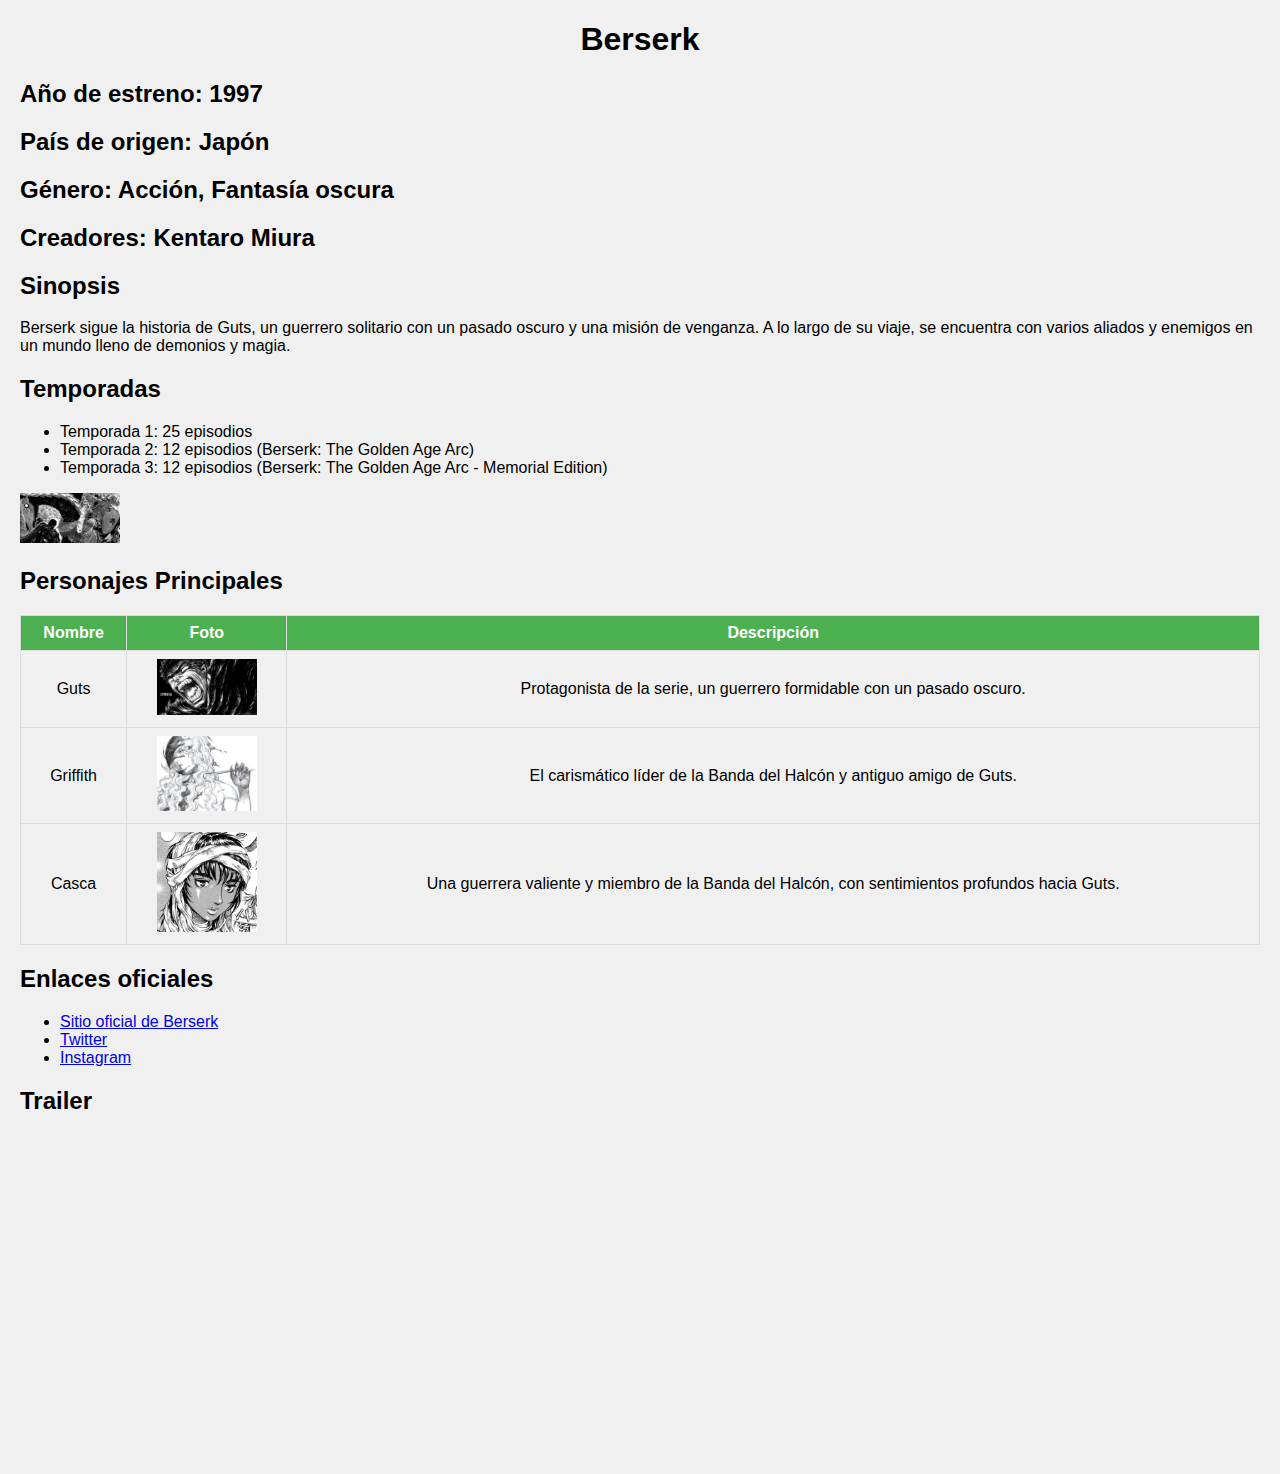
==== index.html @ 03603b06 "Agregar VIDEO" ====
<!DOCTYPE html>
<html lang="es">
<head>
    <meta charset="UTF-8">
    <meta name="viewport" content="width=device-width, initial-scale=1.0">
    <title>Berserk</title>
    <style>
        body {
            font-family: Arial, sans-serif;
            background-color: #f0f0f0;
            margin: 20px;
        }
        h1 {
            text-align: center;
        }
        table {
            width: 100%;
            border-collapse: collapse;
            margin-top: 20px;
        }
        th, td {
            border: 1px solid #ddd;
            padding: 8px;
            text-align: center;
        }
        th {
            background-color: #4CAF50;
            color: white;
        }
        img {
            max-width: 100px;
        }
    </style>
</head>
<body>
    <h1>Berserk</h1>
    <h2>Año de estreno: 1997</h2>
    <h2>País de origen: Japón</h2>
    <h2>Género: Acción, Fantasía oscura</h2>
    <h2>Creadores: Kentaro Miura</h2>

    <h2>Sinopsis</h2>
    <p>Berserk sigue la historia de Guts, un guerrero solitario con un pasado oscuro y una misión de venganza. A lo largo de su viaje, se encuentra con varios aliados y enemigos en un mundo lleno de demonios y magia.</p>

    <h2>Temporadas</h2>
    <ul>
        <li>Temporada 1: 25 episodios</li>
        <li>Temporada 2: 12 episodios (Berserk: The Golden Age Arc)</li>
        <li>Temporada 3: 12 episodios (Berserk: The Golden Age Arc - Memorial Edition)</li>
    </ul>


    <img src="poster.jpg" alt="Póster de Berserk">

    <h2>Personajes Principales</h2>
    <table>
        <tr>
            <th>Nombre</th>
            <th>Foto</th>
            <th>Descripción</th>
        </tr>
        <tr>
            <td>Guts</td>
            <td><img src="guts.jpg" alt="guts"></td>
            <td>Protagonista de la serie, un guerrero formidable con un pasado oscuro.</td>
        </tr>
        <tr>
            <td>Griffith</td>
            <td><img src="griffith.jpg" alt="Griffith"></td>
            <td>El carismático líder de la Banda del Halcón y antiguo amigo de Guts.</td>
        </tr>
        <tr>
            <td>Casca</td>
            <td><img src="casca.jpg" alt="Casca"></td>
            <td>Una guerrera valiente y miembro de la Banda del Halcón, con sentimientos profundos hacia Guts.</td>
        </tr>
    </table>

    <h2>Enlaces oficiales</h2>
    <ul>
        <li><a href="https://www.berserk.com/" target="_blank">Sitio oficial de Berserk</a></li>
        <li><a href="https://twitter.com/BerserkProject" target="_blank">Twitter</a></li>
        <li><a href="https://www.instagram.com/berserk_official/" target="_blank">Instagram</a></li>
    </ul>

    <h2>Trailer</h2>
    <iframe width="560" height="315" src="https://www.youtube.com/watch?v=H6dkuEdzaFY" title="Trailer de Berserk" frameborder="0" allowfullscreen></iframe>
</body>
</html>
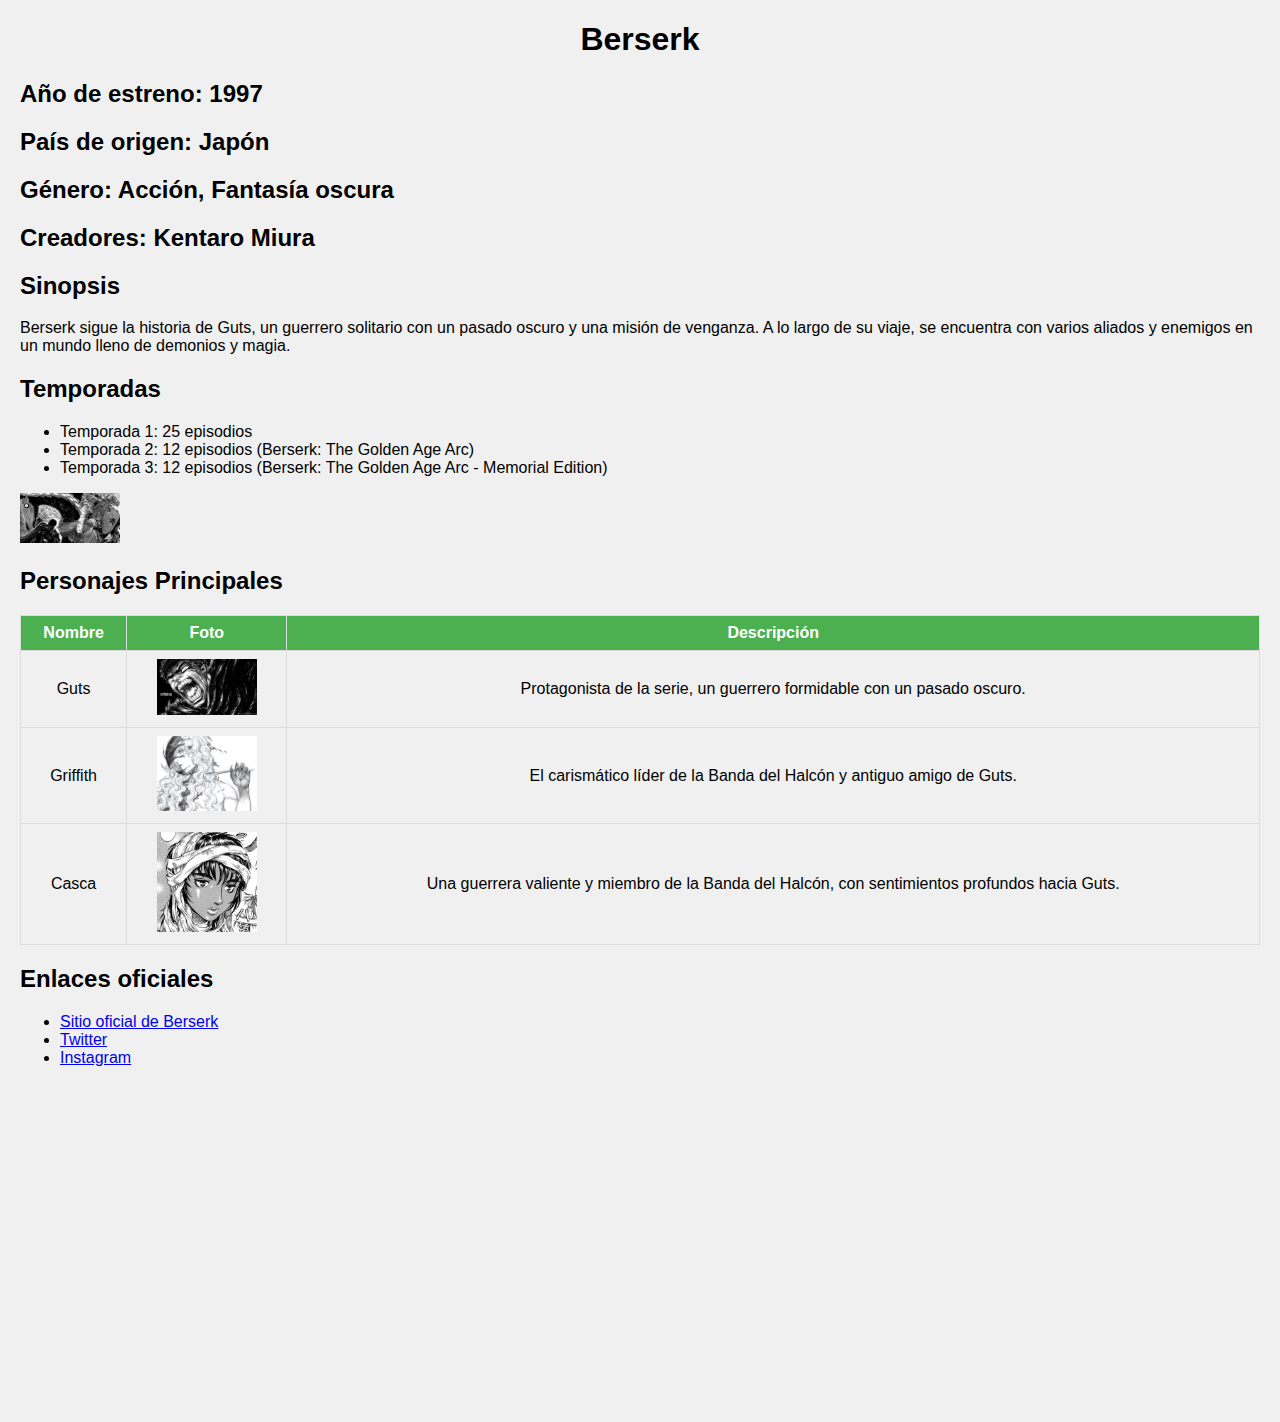
==== commit 9a53adeb: "Agregar VIDEO" ====
--- a/index.html
+++ b/index.html
@@ -83,7 +83,6 @@
         <li><a href="https://www.instagram.com/berserk_official/" target="_blank">Instagram</a></li>
     </ul>
 
-    <h2>Trailer</h2>
-    <iframe width="560" height="315" src="https://www.youtube.com/watch?v=H6dkuEdzaFY" title="Trailer de Berserk" frameborder="0" allowfullscreen></iframe>
+    <iframe width="560" height="315" src="https://www.youtube.com/embed/H6dkuEdzaFY?si=RcexfvoguGX9Zacb" title="YouTube video player" frameborder="0" allow="accelerometer; autoplay; clipboard-write; encrypted-media; gyroscope; picture-in-picture; web-share" referrerpolicy="strict-origin-when-cross-origin" allowfullscreen></iframe>
 </body>
 </html>
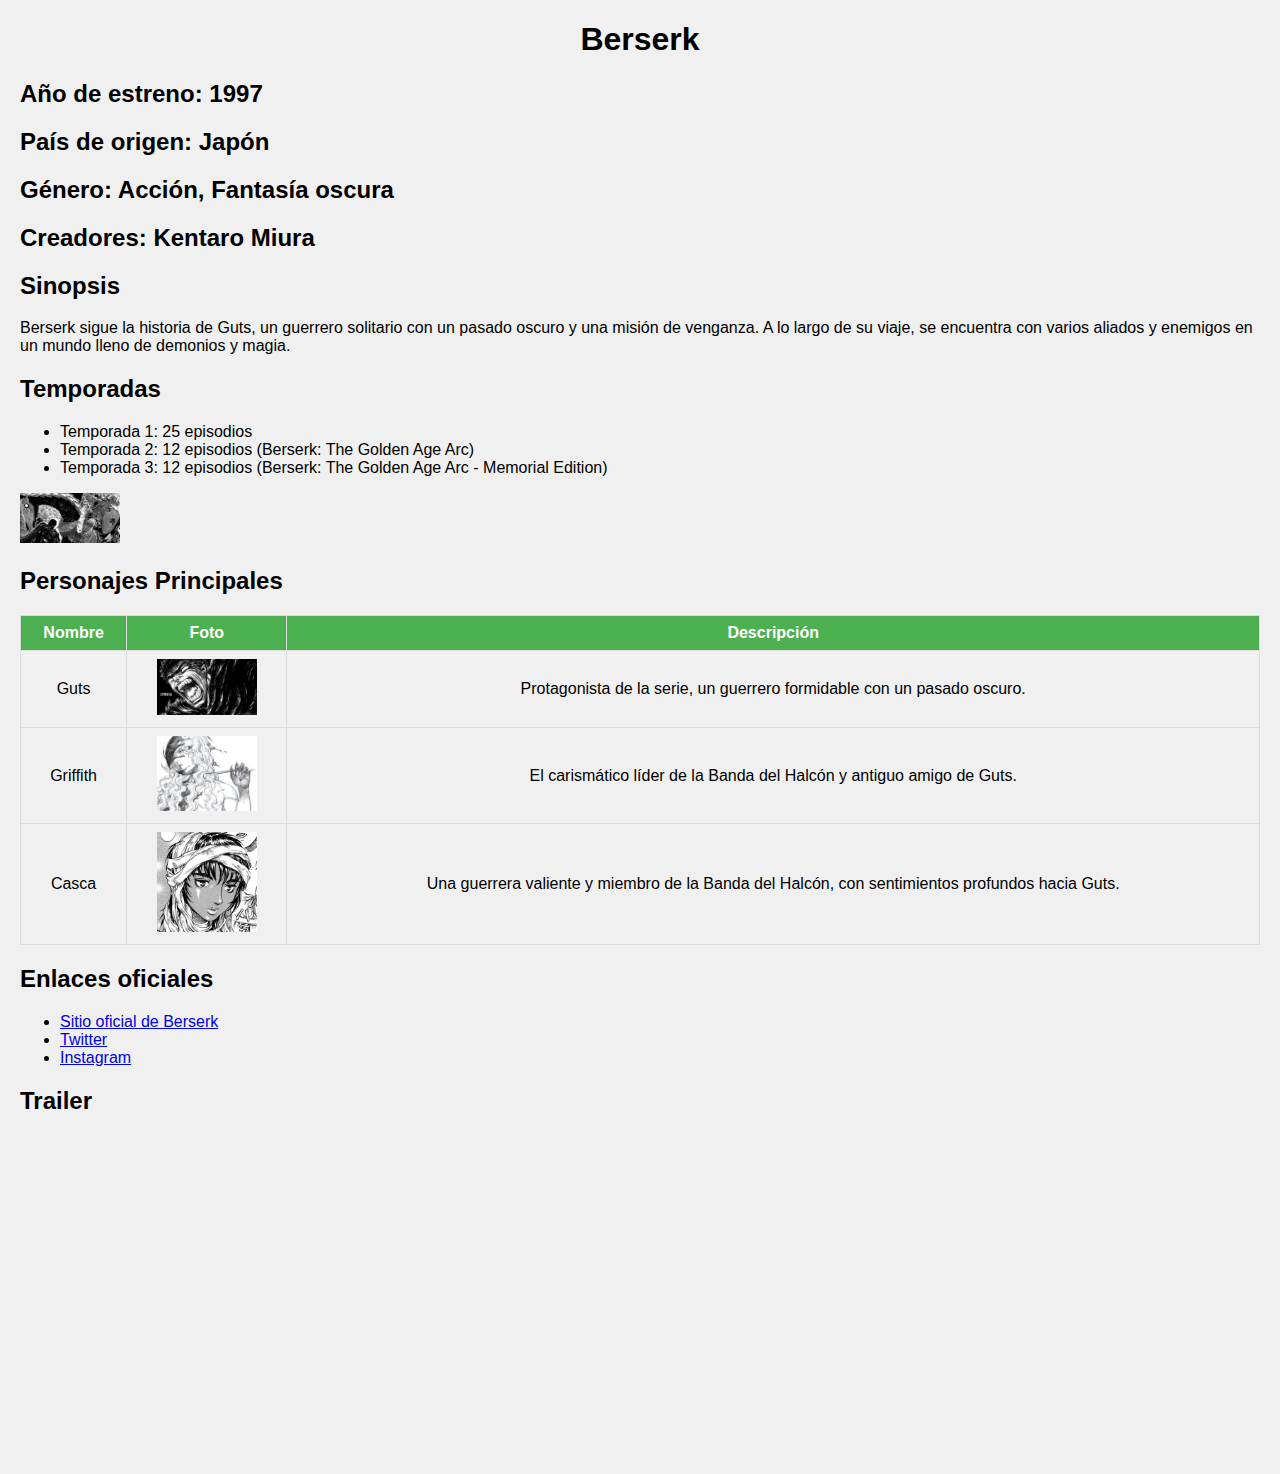
==== commit 49c52274: "Actualizar iframe del trailer" ====
--- a/index.html
+++ b/index.html
@@ -83,6 +83,8 @@
         <li><a href="https://www.instagram.com/berserk_official/" target="_blank">Instagram</a></li>
     </ul>
 
-    <iframe width="560" height="315" src="https://www.youtube.com/embed/H6dkuEdzaFY?si=RcexfvoguGX9Zacb" title="YouTube video player" frameborder="0" allow="accelerometer; autoplay; clipboard-write; encrypted-media; gyroscope; picture-in-picture; web-share" referrerpolicy="strict-origin-when-cross-origin" allowfullscreen></iframe>
+    <h2>Trailer</h2>
+<iframe width="560" height="315" src="https://www.youtube.com/embed/H6dkuEdzaFY" title="Berserk Trailer" frameborder="0" allowfullscreen></iframe>
+
 </body>
 </html>
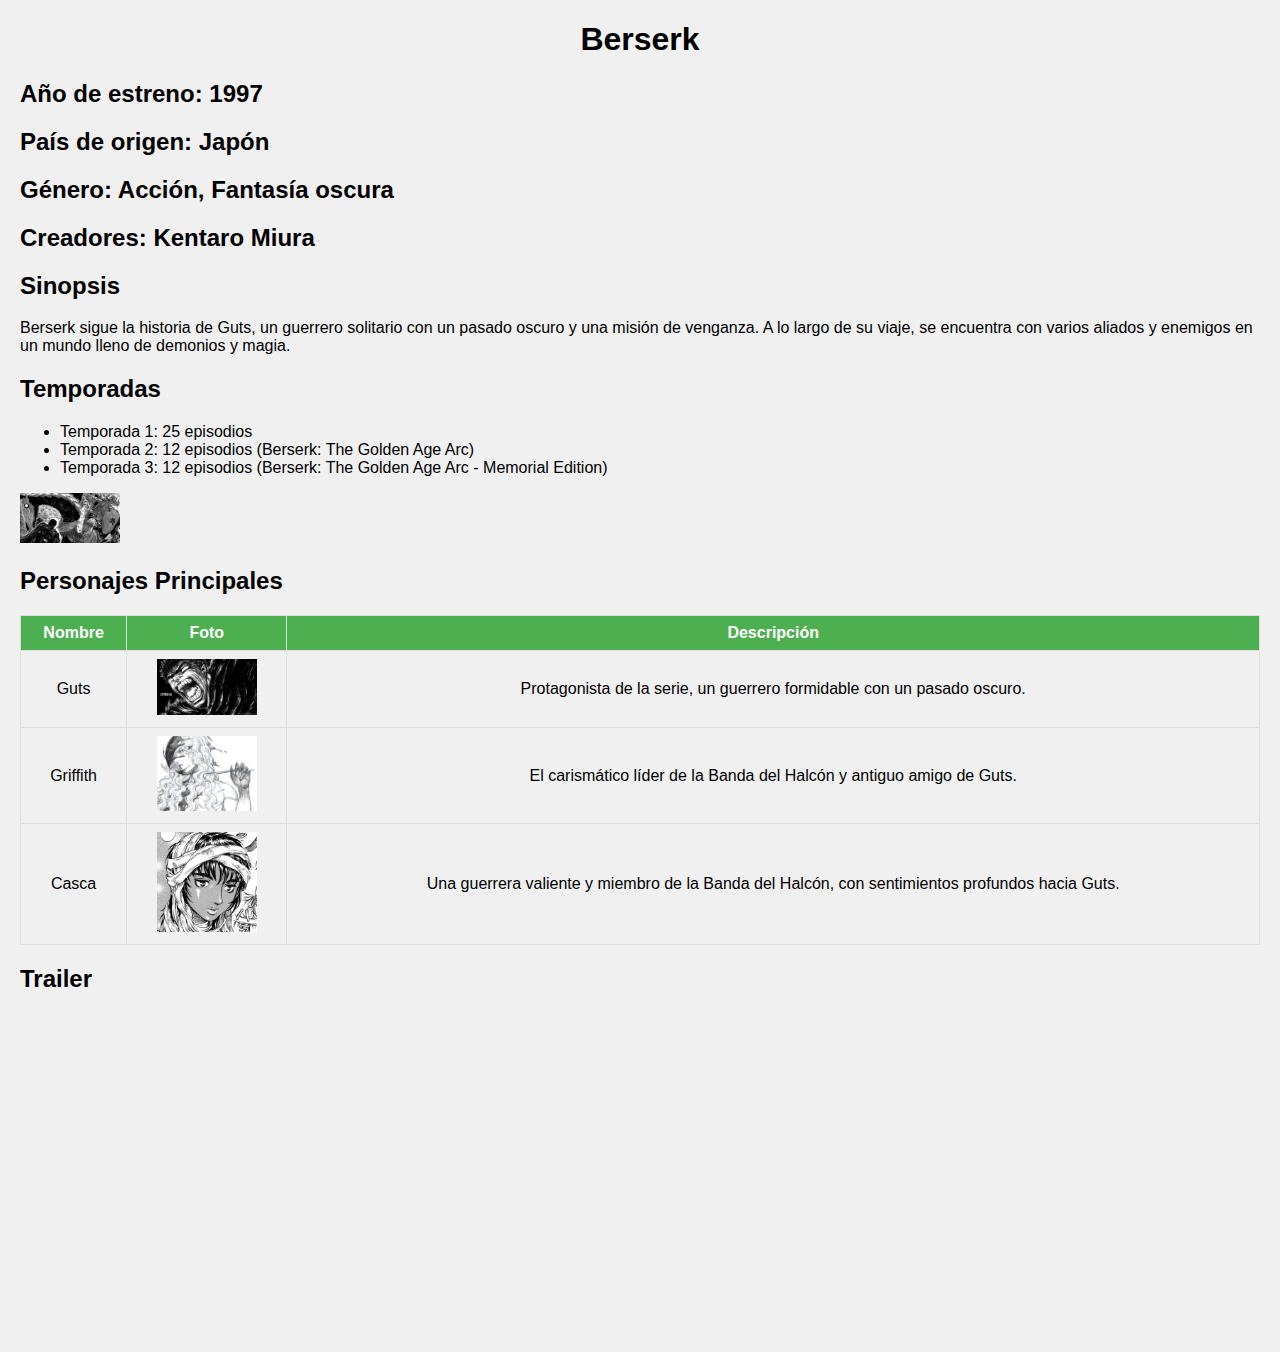
==== commit 15481b09: "Actualizar iframe del trailer" ====
--- a/index.html
+++ b/index.html
@@ -76,12 +76,7 @@
         </tr>
     </table>
 
-    <h2>Enlaces oficiales</h2>
-    <ul>
-        <li><a href="https://www.berserk.com/" target="_blank">Sitio oficial de Berserk</a></li>
-        <li><a href="https://twitter.com/BerserkProject" target="_blank">Twitter</a></li>
-        <li><a href="https://www.instagram.com/berserk_official/" target="_blank">Instagram</a></li>
-    </ul>
+   
 
     <h2>Trailer</h2>
 <iframe width="560" height="315" src="https://www.youtube.com/embed/H6dkuEdzaFY" title="Berserk Trailer" frameborder="0" allowfullscreen></iframe>
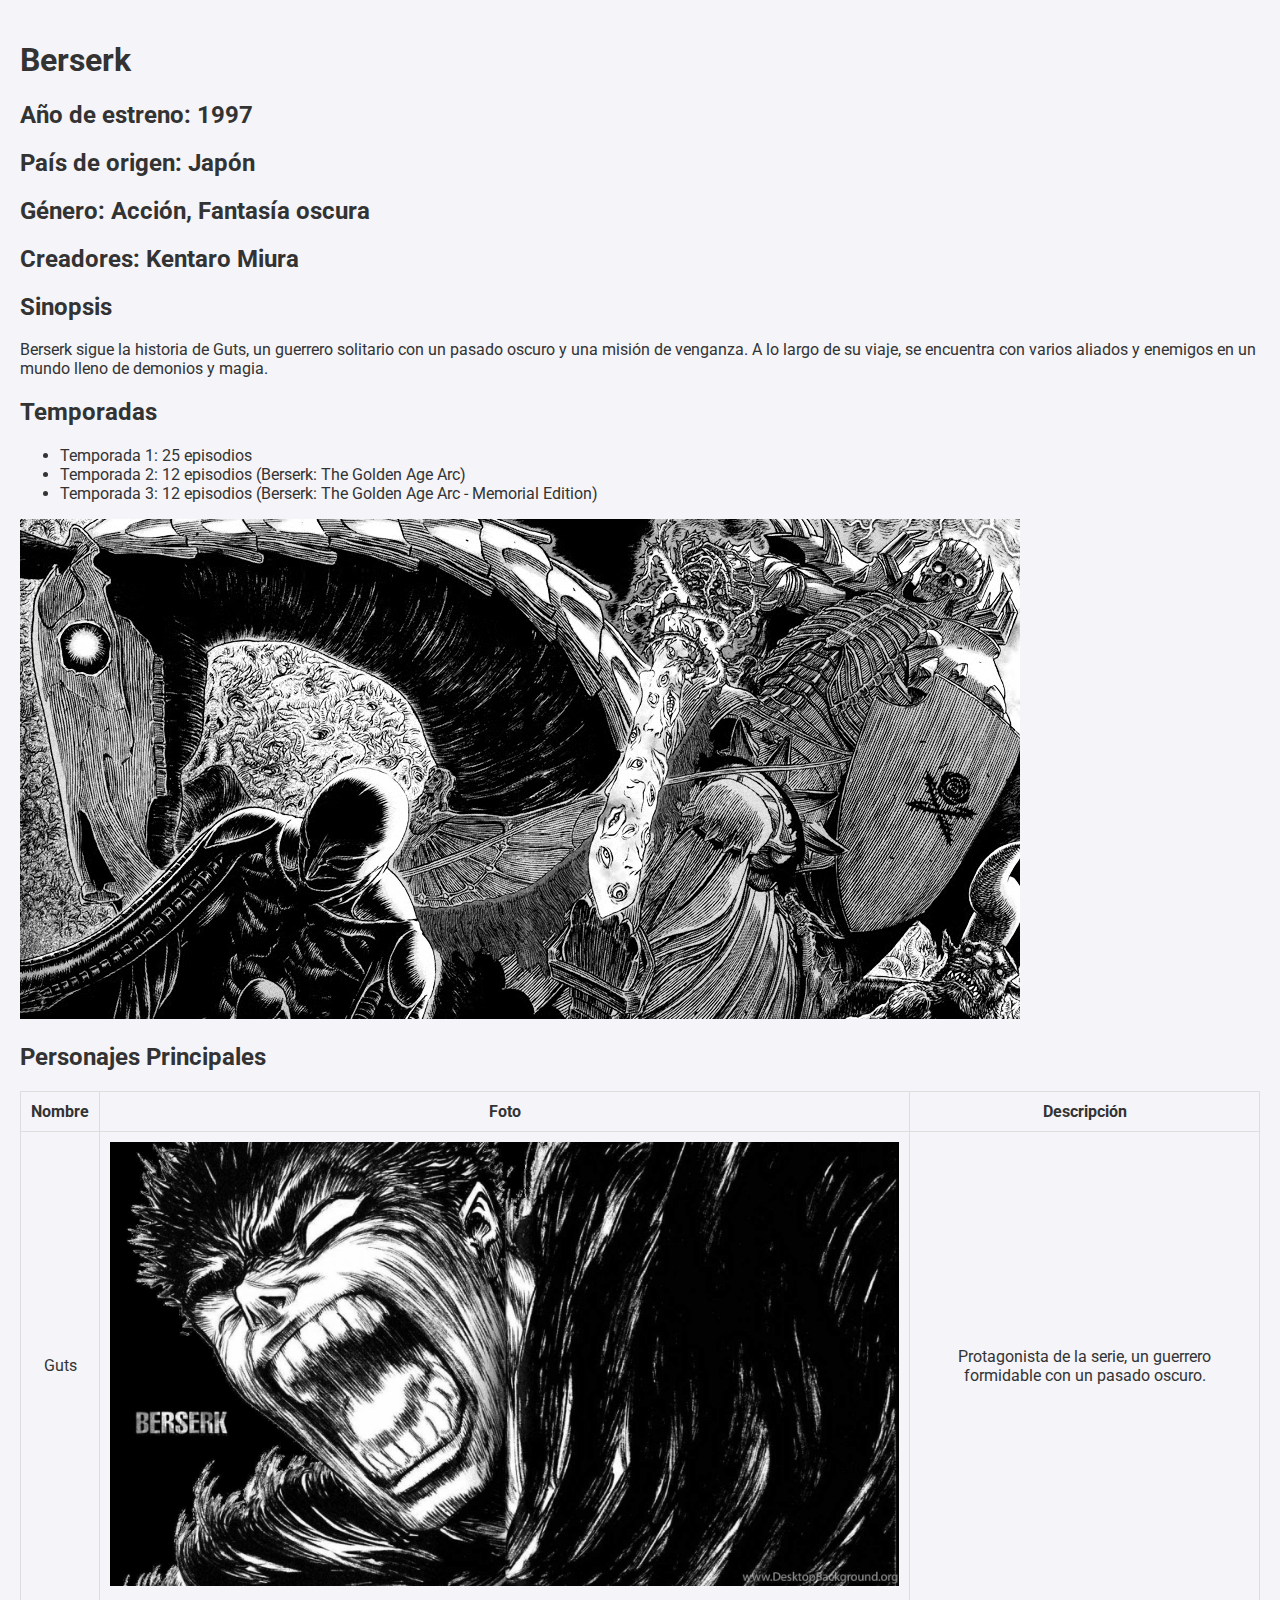
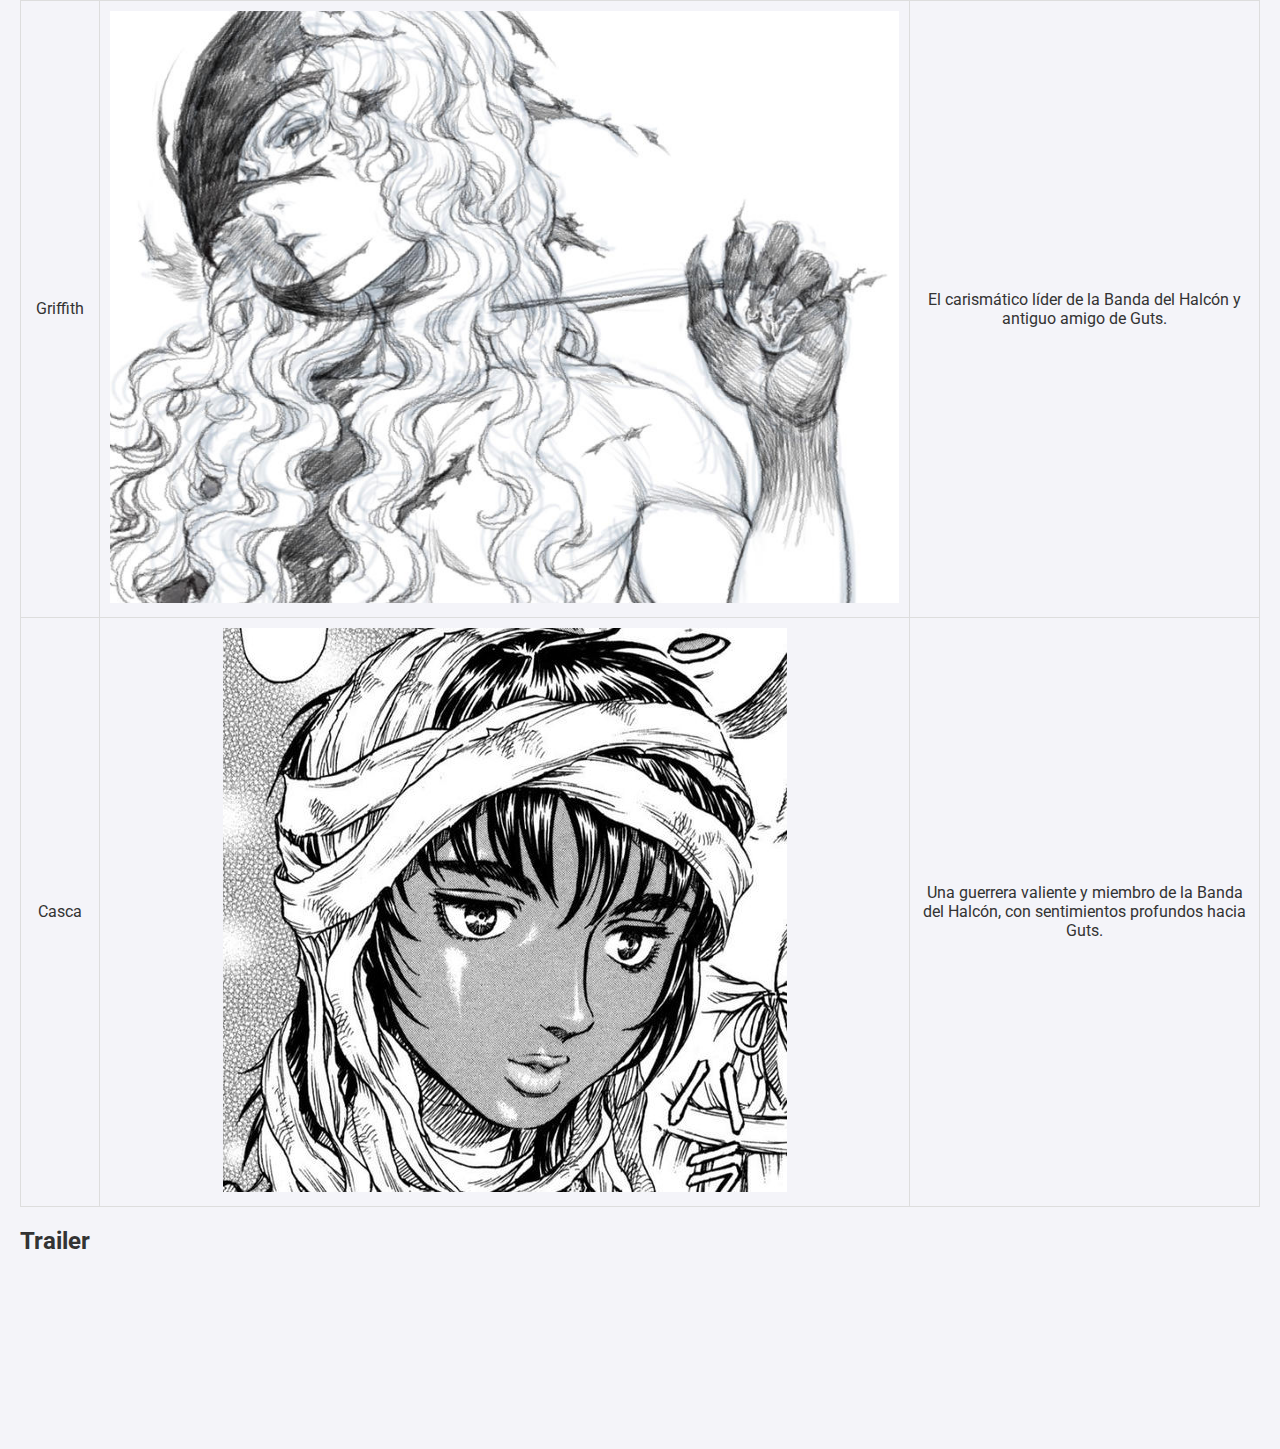
==== commit 26166a28: "Agregar css" ====
--- a/index.html
+++ b/index.html
@@ -4,33 +4,15 @@
     <meta charset="UTF-8">
     <meta name="viewport" content="width=device-width, initial-scale=1.0">
     <title>Berserk</title>
-    <style>
-        body {
-            font-family: Arial, sans-serif;
-            background-color: #f0f0f0;
-            margin: 20px;
-        }
-        h1 {
-            text-align: center;
-        }
-        table {
-            width: 100%;
-            border-collapse: collapse;
-            margin-top: 20px;
-        }
-        th, td {
-            border: 1px solid #ddd;
-            padding: 8px;
-            text-align: center;
-        }
-        th {
-            background-color: #4CAF50;
-            color: white;
-        }
-        img {
-            max-width: 100px;
-        }
-    </style>
+
+    <!-- Enlace a Google Fonts -->
+    <link href="https://fonts.googleapis.com/css2?family=Roboto:wght@400;700&display=swap" rel="stylesheet">
+
+    <!-- Enlace a la hoja de estilos externa -->
+    <link rel="stylesheet" href="styles.css">
+    
+    <!-- Meta descripción -->
+    <meta name="description" content="Berserk sigue la historia de Guts, un guerrero solitario con un pasado oscuro y una misión de venganza. A lo largo de su viaje, se encuentra con varios aliados y enemigos en un mundo lleno de demonios y magia.">
 </head>
 <body>
     <h1>Berserk</h1>
@@ -49,8 +31,7 @@
         <li>Temporada 3: 12 episodios (Berserk: The Golden Age Arc - Memorial Edition)</li>
     </ul>
 
-
-    <img src="poster.jpg" alt="Póster de Berserk">
+    <img src="imag/poster.jpg" alt="Póster de Berserk">
 
     <h2>Personajes Principales</h2>
     <table>
@@ -61,25 +42,23 @@
         </tr>
         <tr>
             <td>Guts</td>
-            <td><img src="guts.jpg" alt="guts"></td>
+            <td><img src="imag/guts.jpg" alt="guts"></td>
             <td>Protagonista de la serie, un guerrero formidable con un pasado oscuro.</td>
         </tr>
         <tr>
             <td>Griffith</td>
-            <td><img src="griffith.jpg" alt="Griffith"></td>
+            <td><img src="imag/griffith.jpg" alt="Griffith"></td>
             <td>El carismático líder de la Banda del Halcón y antiguo amigo de Guts.</td>
         </tr>
         <tr>
             <td>Casca</td>
-            <td><img src="casca.jpg" alt="Casca"></td>
+            <td><img src="imag/casca.jpg" alt="Casca"></td>
             <td>Una guerrera valiente y miembro de la Banda del Halcón, con sentimientos profundos hacia Guts.</td>
         </tr>
     </table>
 
-   
-
     <h2>Trailer</h2>
-<iframe width="560" height="315" src="https://www.youtube.com/embed/H6dkuEdzaFY" title="Berserk Trailer" frameborder="0" allowfullscreen></iframe>
+    <iframe width="560" height="315" src="https://www.youtube.com/embed/IXL5r3n862U?si=vDdTY1bApxIyQb6Y" title="YouTube video player" frameborder="0" allow="accelerometer; autoplay; clipboard-write; encrypted-media; gyroscope; picture-in-picture; web-share" referrerpolicy="strict-origin-when-cross-origin" allowfullscreen></iframe>
 
 </body>
 </html>
--- a/styles.css
+++ b/styles.css
@@ -0,0 +1,86 @@
+/* Variables CSS */
+:root {
+    --main-bg-color: #f4f4f9;
+    --main-font-color: #333;
+    --highlight-color: #4CAF50;
+}
+
+/* Estilos del body */
+body {
+    font-size: 16px; /* Tamaño de letra */
+    font-family: 'Roboto', sans-serif; /* Fuente de Google Fonts */
+    background-color: var(--main-bg-color); /* Color de fondo */
+    color: var(--main-font-color); /* Color de letra */
+    margin: 0;
+    padding: 20px;
+}
+
+/* Enlaces */
+a {
+    color: var(--main-font-color); /* Color de letra para enlaces */
+    text-decoration: none;
+}
+
+a:hover {
+    color: var(--highlight-color); /* Color de letra en estado hover */
+}
+
+/* Imágenes e iframe */
+img, iframe {
+    max-width: 100%; /* Responsivas */
+    height: auto;
+}
+
+/* Tablas */
+table {
+    width: 100%; /* Tabla adaptada al contenedor */
+    border-collapse: collapse;
+}
+
+th, td {
+    padding: 10px;
+    border: 1px solid #ddd;
+    text-align: center;
+}
+
+/* Clases utilitarias */
+.text-center {
+    text-align: center;
+}
+
+.text-right {
+    text-align: right;
+}
+
+.text-left {
+    text-align: left;
+}
+
+.mt-10 {
+    margin-top: 10px;
+}
+
+.mb-10 {
+    margin-bottom: 10px;
+}
+
+.p-10 {
+    padding: 10px;
+}
+
+.bg-light {
+    background-color: #f8f9fa;
+}
+
+.bg-dark {
+    background-color: #343a40;
+    color: white;
+}
+
+.rounded {
+    border-radius: 5px;
+}
+
+.shadow {
+    box-shadow: 0 4px 6px rgba(0, 0, 0, 0.1);
+}
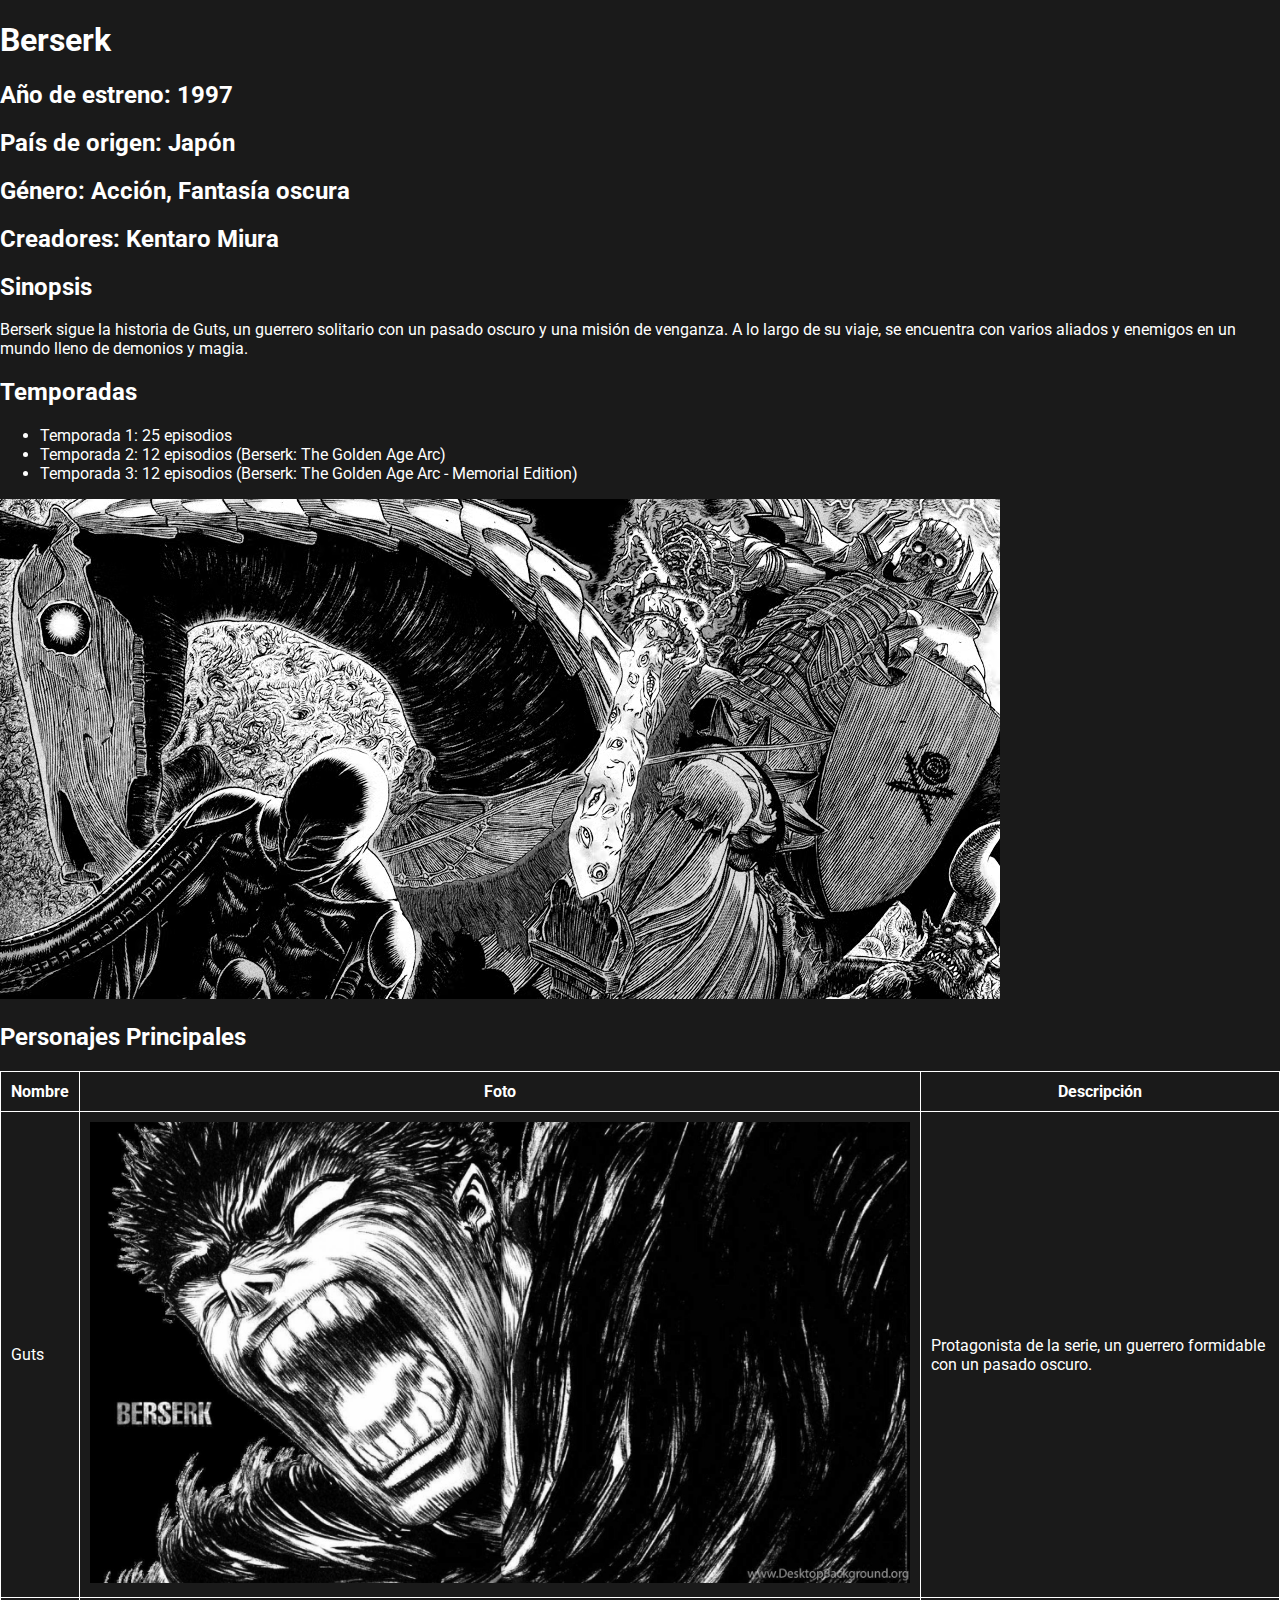
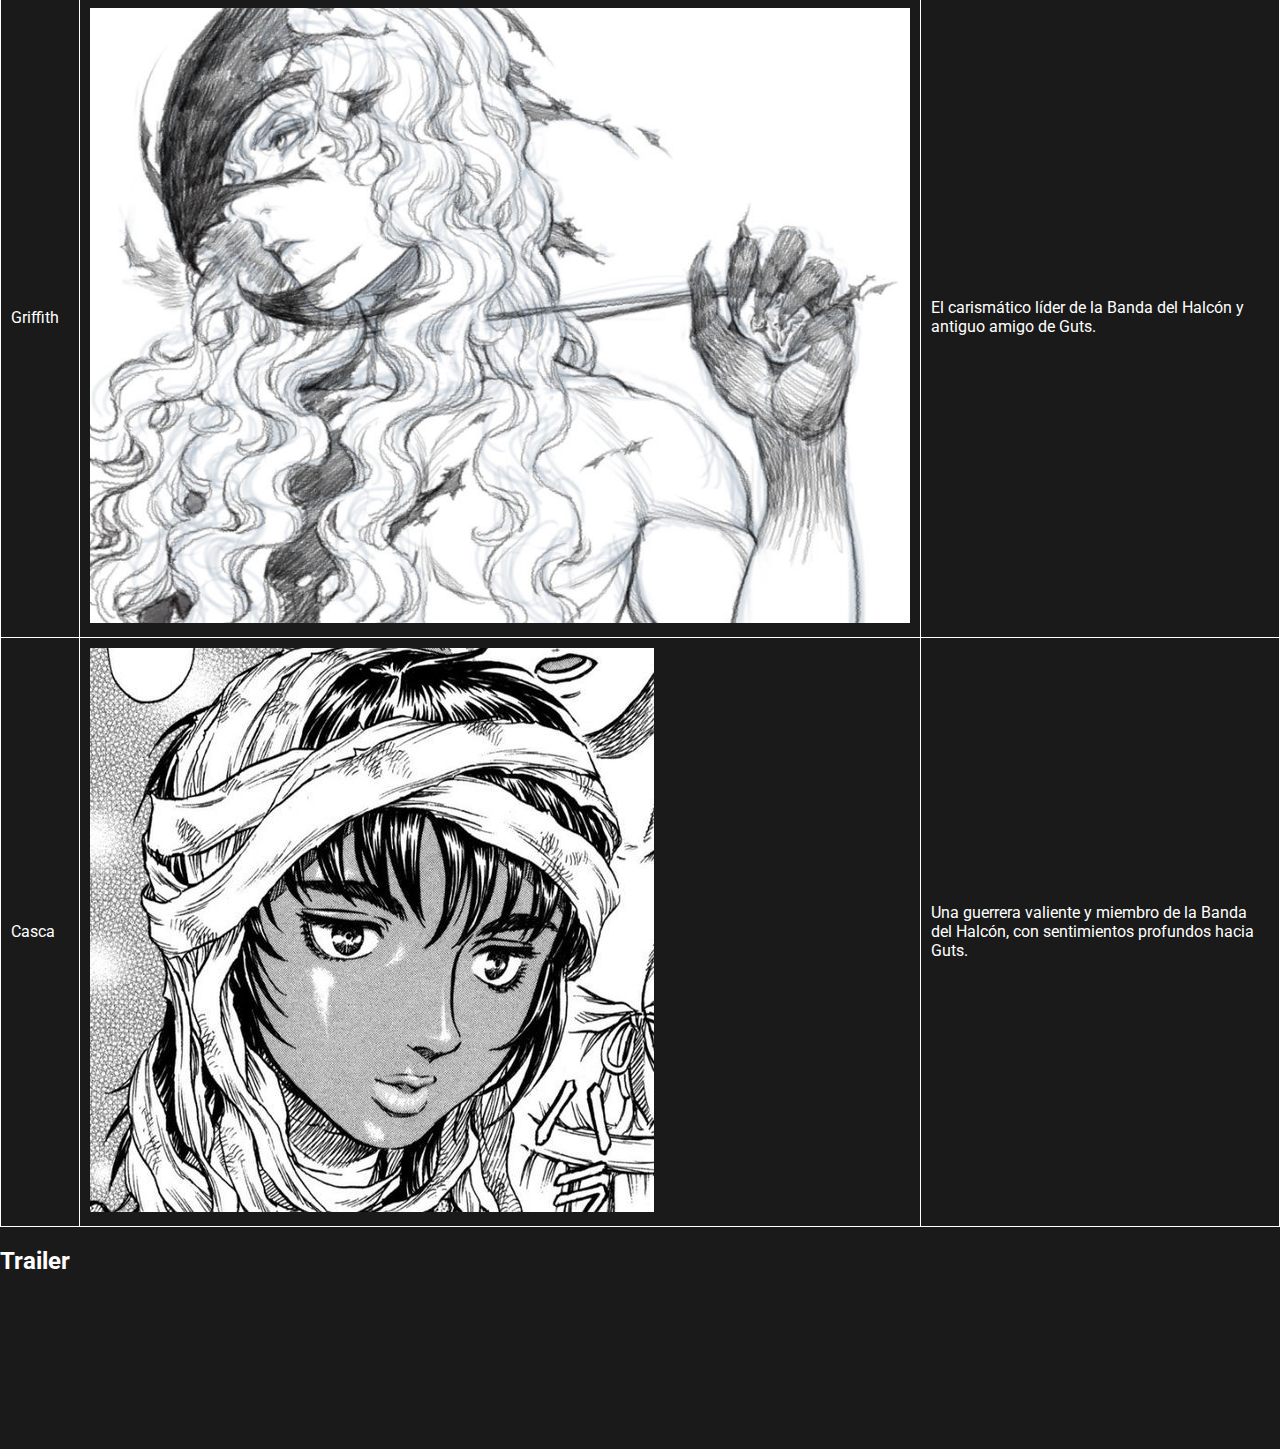
==== commit b00986df: "Agregar css" ====
--- a/index.html
+++ b/index.html
@@ -1,6 +1,9 @@
 <!DOCTYPE html>
 <html lang="es">
+<link rel="stylesheet" href="styles.css">
 <head>
+
+
     <meta charset="UTF-8">
     <meta name="viewport" content="width=device-width, initial-scale=1.0">
     <title>Berserk</title>
--- a/styles.css
+++ b/styles.css
@@ -1,46 +1,45 @@
 /* Variables CSS */
 :root {
-    --main-bg-color: #f4f4f9;
-    --main-font-color: #333;
-    --highlight-color: #4CAF50;
+    --primary-color: #1a1a1a; /* Color principal (fondo) */
+    --secondary-color: #ffffff; /* Color secundario (texto) */
+    --highlight-color: #ffcc00; /* Color para resaltar (hover) */
 }
 
-/* Estilos del body */
+/* Estilos generales */
 body {
-    font-size: 16px; /* Tamaño de letra */
-    font-family: 'Roboto', sans-serif; /* Fuente de Google Fonts */
-    background-color: var(--main-bg-color); /* Color de fondo */
-    color: var(--main-font-color); /* Color de letra */
+    font-size: 16px;
+    font-family: 'Roboto', sans-serif;
+    color: var(--secondary-color);
+    background-color: var(--primary-color);
     margin: 0;
-    padding: 20px;
+    padding: 0;
 }
 
-/* Enlaces */
+/* Estilo para enlaces */
 a {
-    color: var(--main-font-color); /* Color de letra para enlaces */
+    color: #ff9900;
     text-decoration: none;
 }
 
 a:hover {
-    color: var(--highlight-color); /* Color de letra en estado hover */
+    color: var(--highlight-color);
 }
 
-/* Imágenes e iframe */
+/* Imágenes y videos responsivos */
 img, iframe {
-    max-width: 100%; /* Responsivas */
+    max-width: 100%;
     height: auto;
 }
 
 /* Tablas */
 table {
-    width: 100%; /* Tabla adaptada al contenedor */
+    width: 100%;
     border-collapse: collapse;
 }
 
-th, td {
+table, th, td {
+    border: 1px solid var(--secondary-color);
     padding: 10px;
-    border: 1px solid #ddd;
-    text-align: center;
 }
 
 /* Clases utilitarias */
@@ -56,31 +55,30 @@
     text-align: left;
 }
 
-.mt-10 {
-    margin-top: 10px;
+.uppercase {
+    text-transform: uppercase;
 }
 
-.mb-10 {
-    margin-bottom: 10px;
+.lowercase {
+    text-transform: lowercase;
 }
 
-.p-10 {
-    padding: 10px;
+.bold {
+    font-weight: bold;
 }
 
-.bg-light {
-    background-color: #f8f9fa;
+.italic {
+    font-style: italic;
 }
 
-.bg-dark {
-    background-color: #343a40;
-    color: white;
+.margin-top {
+    margin-top: 20px;
 }
 
-.rounded {
-    border-radius: 5px;
+.padding-bottom {
+    padding-bottom: 20px;
 }
 
-.shadow {
-    box-shadow: 0 4px 6px rgba(0, 0, 0, 0.1);
+.hidden {
+    display: none;
 }
--- a/styles.css
+++ b/styles.css
@@ -1,46 +1,45 @@
 /* Variables CSS */
 :root {
-    --main-bg-color: #f4f4f9;
-    --main-font-color: #333;
-    --highlight-color: #4CAF50;
+    --primary-color: #1a1a1a; /* Color principal (fondo) */
+    --secondary-color: #ffffff; /* Color secundario (texto) */
+    --highlight-color: #ffcc00; /* Color para resaltar (hover) */
 }
 
-/* Estilos del body */
+/* Estilos generales */
 body {
-    font-size: 16px; /* Tamaño de letra */
-    font-family: 'Roboto', sans-serif; /* Fuente de Google Fonts */
-    background-color: var(--main-bg-color); /* Color de fondo */
-    color: var(--main-font-color); /* Color de letra */
+    font-size: 16px;
+    font-family: 'Roboto', sans-serif;
+    color: var(--secondary-color);
+    background-color: var(--primary-color);
     margin: 0;
-    padding: 20px;
+    padding: 0;
 }
 
-/* Enlaces */
+/* Estilo para enlaces */
 a {
-    color: var(--main-font-color); /* Color de letra para enlaces */
+    color: #ff9900;
     text-decoration: none;
 }
 
 a:hover {
-    color: var(--highlight-color); /* Color de letra en estado hover */
+    color: var(--highlight-color);
 }
 
-/* Imágenes e iframe */
+/* Imágenes y videos responsivos */
 img, iframe {
-    max-width: 100%; /* Responsivas */
+    max-width: 100%;
     height: auto;
 }
 
 /* Tablas */
 table {
-    width: 100%; /* Tabla adaptada al contenedor */
+    width: 100%;
     border-collapse: collapse;
 }
 
-th, td {
+table, th, td {
+    border: 1px solid var(--secondary-color);
     padding: 10px;
-    border: 1px solid #ddd;
-    text-align: center;
 }
 
 /* Clases utilitarias */
@@ -56,31 +55,30 @@
     text-align: left;
 }
 
-.mt-10 {
-    margin-top: 10px;
+.uppercase {
+    text-transform: uppercase;
 }
 
-.mb-10 {
-    margin-bottom: 10px;
+.lowercase {
+    text-transform: lowercase;
 }
 
-.p-10 {
-    padding: 10px;
+.bold {
+    font-weight: bold;
 }
 
-.bg-light {
-    background-color: #f8f9fa;
+.italic {
+    font-style: italic;
 }
 
-.bg-dark {
-    background-color: #343a40;
-    color: white;
+.margin-top {
+    margin-top: 20px;
 }
 
-.rounded {
-    border-radius: 5px;
+.padding-bottom {
+    padding-bottom: 20px;
 }
 
-.shadow {
-    box-shadow: 0 4px 6px rgba(0, 0, 0, 0.1);
+.hidden {
+    display: none;
 }
